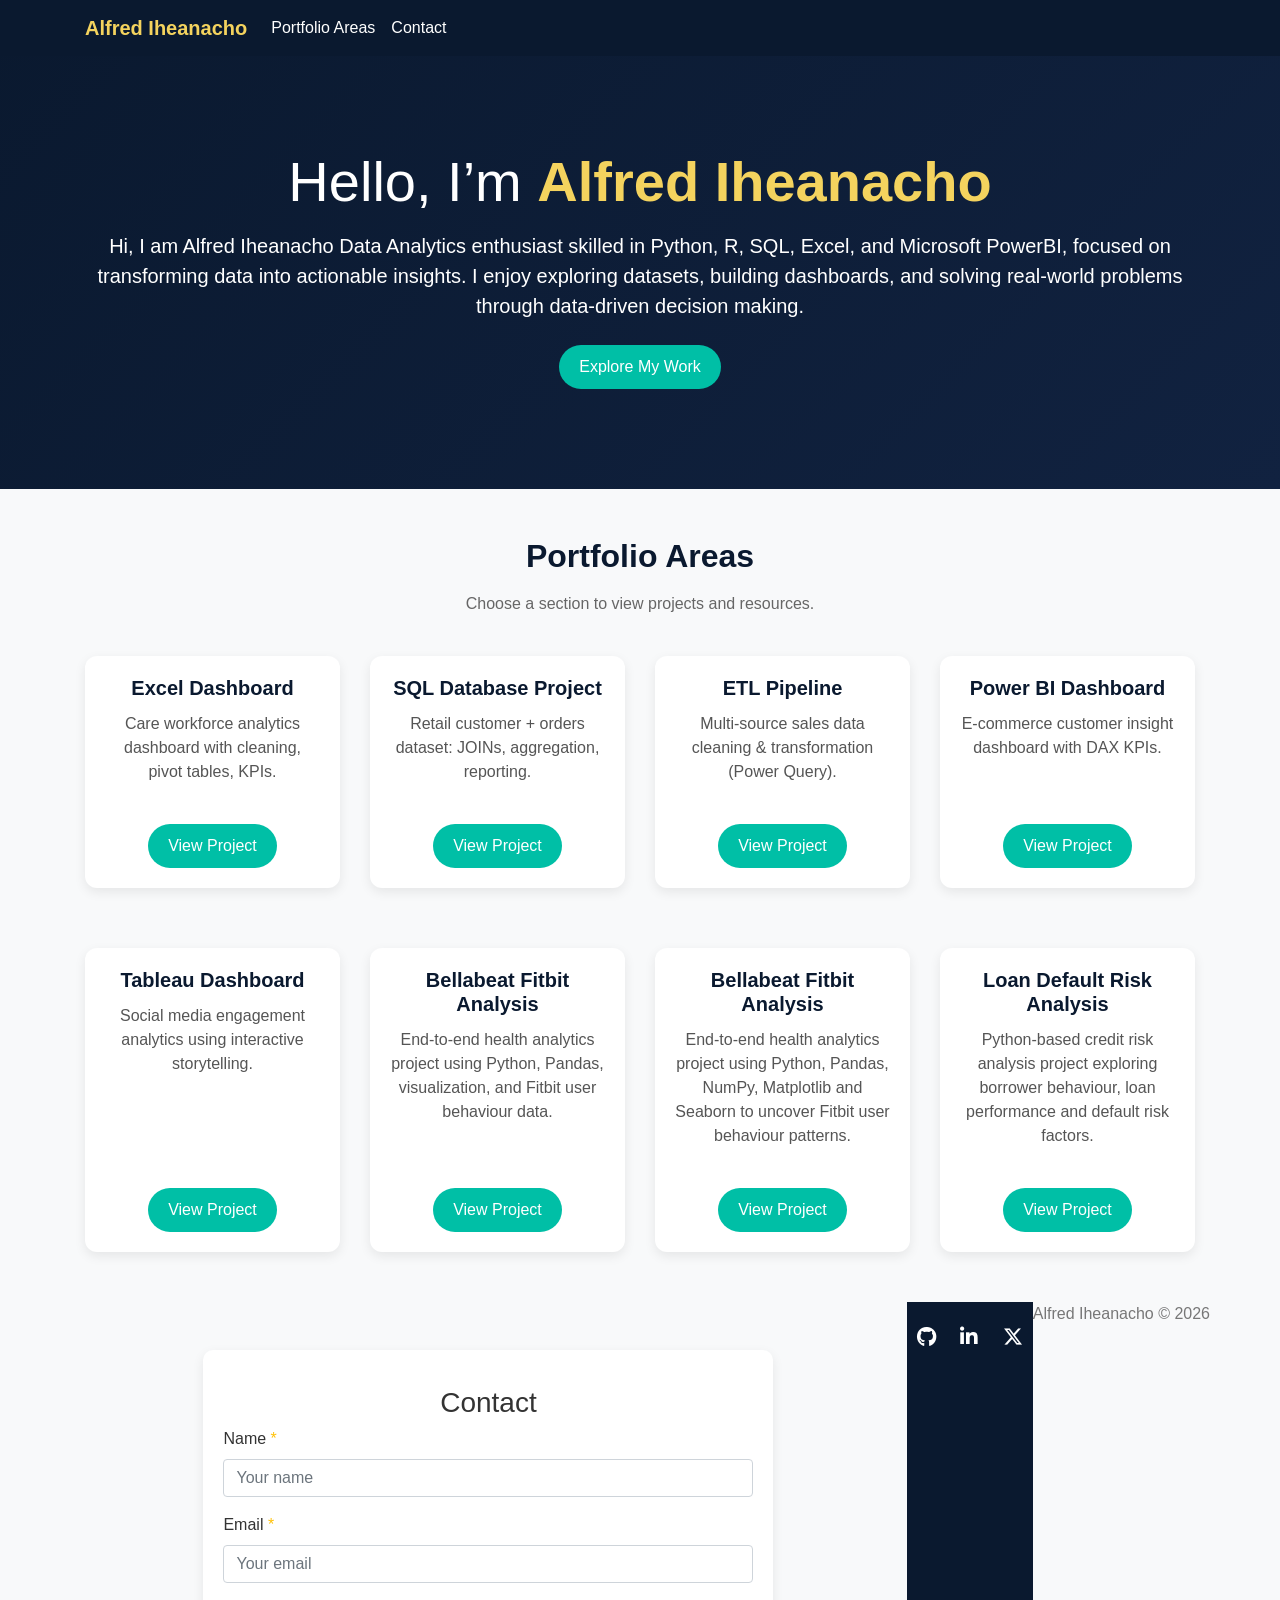
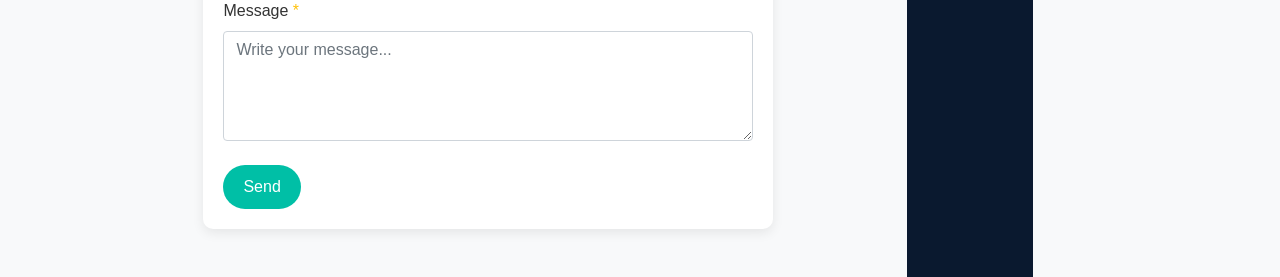
==== index.html @ 73fd7e83 "Add Loan Default project card" ====
<!doctype html>
<html lang="en">

<head>
    <title>Alfred Iheanacho | Portfolio Hub</title>
    <meta charset="utf-8">
    <meta name="viewport" content="width=device-width, initial-scale=1, shrink-to-fit=no">

    <!-- Bootstrap -->
    <link rel="stylesheet" href="https://stackpath.bootstrapcdn.com/bootstrap/4.1.3/css/bootstrap.min.css">

    <!-- Font Awesome (reliable social icons) -->
    <link rel="stylesheet" href="https://cdnjs.cloudflare.com/ajax/libs/font-awesome/6.5.1/css/all.min.css">

    <!-- Your CSS -->
    <link rel="stylesheet" href="main2.css">
</head>

<body id="home">

    <!-- Navbar -->
    <nav class="navbar navbar-expand-lg navbar-dark bg-dark fixed-top">
        <div class="container">
            <a class="navbar-brand" href="#home">Alfred Iheanacho</a>

            <button class="navbar-toggler" type="button" data-toggle="collapse" data-target="#nav" aria-controls="nav"
                aria-expanded="false" aria-label="Toggle navigation">
                <span class="navbar-toggler-icon"></span>
            </button>

            <div class="collapse navbar-collapse" id="nav">
                <div class="navbar-nav">
                    <a class="nav-item nav-link" href="#areas">Portfolio Areas</a>
                    <a class="nav-item nav-link" href="#contact">Contact</a>
                </div>
            </div>
        </div>
    </nav>

    <!-- Hero / Jumbotron -->
    <div class="jumbotron jumbotron-fluid text-center hero">
        <div class="container">
            <h1 class="display-4 mt-5">
                Hello, I’m <span class="highlight">Alfred Iheanacho</span>
            </h1>
            <p class="lead mt-3">
                Hi, I am Alfred Iheanacho

Data Analytics enthusiast skilled in Python, R, SQL, Excel, and Microsoft PowerBI, focused on transforming data into actionable insights. I enjoy exploring datasets, building dashboards, and solving real-world problems through data-driven decision making.
            </p>

            <!-- Use anchor styled as button (cleaner than button inside a tag) -->
            <a href="#areas" class="btn custom-btn mt-2">Explore My Work</a>
        </div>
    </div>

    <!-- Portfolio Areas (Cards) -->
    <div class="container mt-5" id="areas">
        <h2 class="text-center">Portfolio Areas</h2>
        <p class="text-center intro mt-3">
            Choose a section to view projects and resources.
        </p>
        <div class="row project-row">

            <!-- Card 1 -->
            <div class="col-12 col-sm-6 col-lg-3 text-center">
                <div class="card mb-3 h-100 fancy-card">
                    <div class="card-body d-flex flex-column">
                        <h5 class="card-title">Excel Dashboard</h5>
                        <p class="card-text">
                            Care workforce analytics dashboard with cleaning, pivot tables, KPIs.
                        </p>
                        <div class="mt-auto">
                            <a href="" class="btn custom-btn mt-2">View Project</a>
                        </div>
                    </div>
                </div>
            </div>

            <!-- Card 2 -->
            <div class="col-12 col-sm-6 col-lg-3 text-center">
                <div class="card mb-3 h-100 fancy-card">
                    <div class="card-body d-flex flex-column">
                        <h5 class="card-title">SQL Database Project</h5>
                        <p class="card-text">
                            Retail customer + orders dataset: JOINs, aggregation, reporting.
                        </p>
                        <div class="mt-auto">
                            <a href="" class="btn custom-btn mt-2">View Project</a>
                        </div>
                    </div>
                </div>
            </div>

            <!-- Card 3 -->
            <div class="col-12 col-sm-6 col-lg-3 text-center">
                <div class="card mb-3 h-100 fancy-card">
                    <div class="card-body d-flex flex-column">
                        <h5 class="card-title">ETL Pipeline</h5>
                        <p class="card-text">
                            Multi-source sales data cleaning & transformation (Power Query).
                        </p>
                        <div class="mt-auto">
                            <a href="" class="btn custom-btn mt-2">View Project</a>
                        </div>
                    </div>
                </div>
            </div>

            <!-- Card 4 -->
            <div class="col-12 col-sm-6 col-lg-3 text-center">
                <div class="card mb-3 h-100 fancy-card">
                    <div class="card-body d-flex flex-column">
                        <h5 class="card-title">Power BI Dashboard</h5>
                        <p class="card-text">
                            E-commerce customer insight dashboard with DAX KPIs.
                        </p>
                        <div class="mt-auto">
                            <a href="" class="btn custom-btn mt-2">View Project</a>
                        </div>
                    </div>
                </div>
            </div>

        </div>
        <div class="row project-row">

            <!-- Card 5 -->
            <div class="col-12 col-sm-6 col-lg-3 text-center">
                <div class="card mb-3 h-100 fancy-card">
                    <div class="card-body d-flex flex-column">
                        <h5 class="card-title">Tableau Dashboard</h5>
                        <p class="card-text">
                            Social media engagement analytics using interactive storytelling.
                        </p>
                        <div class="mt-auto">
                            <a href="#contact" class="btn custom-btn mt-2">View Project</a>
                        </div>
                    </div>
                </div>
            </div>

            <!-- Card 6 - Bellabeat Fitbit Analysis -->
<div class="col-12 col-sm-6 col-lg-3 text-center">
    <div class="card mb-3 h-100 fancy-card">
        <div class="card-body d-flex flex-column">
            <h5 class="card-title">Bellabeat Fitbit Analysis</h5>
            <p class="card-text">
                End-to-end health analytics project using Python, Pandas,
                visualization, and Fitbit user behaviour data.
            </p>
            <div class="mt-auto">
                <a href="https://alfred-iheanacho.github.io/bellabeat-fitbit-analysis/"
                   target="_blank"
                   class="btn custom-btn mt-2">
                    View Project
                </a>
            </div>
        </div>
    </div>
</div>

            <div class="col-12 col-sm-6 col-lg-3 text-center">
    <div class="card mb-3 h-100 fancy-card">
        <div class="card-body d-flex flex-column">
            <h5 class="card-title">Bellabeat Fitbit Analysis</h5>
            <p class="card-text">
                End-to-end health analytics project using Python, Pandas, NumPy,
                Matplotlib and Seaborn to uncover Fitbit user behaviour patterns.
            </p>
            <div class="mt-auto">
                <a href="https://alfred-iheanacho.github.io/bellabeat-fitbit-analysis/"
                   target="_blank"
                   class="btn custom-btn mt-2">
                   View Project
                </a>
            </div>
        </div>
    </div>
</div>

            <div class="col-12 col-sm-6 col-lg-3 text-center">
    <div class="card mb-3 h-100 fancy-card">
        <div class="card-body d-flex flex-column">
            <h5 class="card-title">Loan Default Risk Analysis</h5>
            <p class="card-text">
                Python-based credit risk analysis project exploring borrower
                behaviour, loan performance and default risk factors.
            </p>
            <div class="mt-auto">
                <a href="https://alfred-iheanacho.github.io/loan-default-risk-analysis/"
                   target="_blank"
                   class="btn custom-btn mt-2">
                   View Project
                </a>
            </div>
        </div>
    </div>
</div>

    <!-- Contact -->
    <div class="container w-50 mt-5 mb-5 form-div" id="contact">
        <form id="contactForm" novalidate>
            <div class="form-group">
                <h3 class="text-center pt-3">Contact</h3>

                <label for="name">Name <span class="text-warning">*</span></label>
                <input type="text" class="form-control" id="name" placeholder="Your name" required minlength="2">
                <div class="invalid-feedback">Please enter your name (at least 2 characters).</div>
            </div>

            <div class="form-group">
                <label for="email">Email <span class="text-warning">*</span></label>
                <input type="email" class="form-control" id="email" placeholder="Your email" required>
                <div class="invalid-feedback">Please enter a valid email address.</div>
            </div>

            <div class="form-group">
                <label for="message">Message <span class="text-warning">*</span></label>
                <textarea class="form-control" id="message" rows="4" required minlength="10"
                    placeholder="Write your message..."></textarea>
                <div class="invalid-feedback">Please enter a message (at least 10 characters).</div>
            </div>

            <div id="formSuccess" class="alert alert-success d-none" role="alert">
                Thanks! Your message is valid. (You can later connect this to EmailJS / Formspree.)
            </div>

            <button type="submit" class="btn custom-btn mt-2" id="form-btn">Send</button>

        </form>
    </div>

    <!-- Footer -->
    <footer id="footer">
        <ul class="socicons-list">
            <li>
                <a href="https://github.com/alfred-iheanacho" target="_blank" aria-label="GitHub">
                    <i class="fa-brands fa-github"></i>
                </a>
            </li>
            <li>
                <a href="https://www.linkedin.com/in/alfred-iheanacho" target="_blank"
                    aria-label="LinkedIn">
                    <i class="fa-brands fa-linkedin-in"></i>
                </a>
            </li>
            <li>
                <a href="https://x.com/AIfred_heanacho" target="_blank" aria-label="Twitter">
                    <i class="fa-brands fa-x-twitter"></i>
                </a>
            </li>
        </ul>
    </footer>

    <p class="copyright text-center mb-3">
        Alfred Iheanacho &copy; <span id="year"></span>
    </p>

    <!-- Dynamic year -->
    <script src="js/year.js"></script>

    <!-- Form validation -->
    <script>
        (function () {
            const form = document.getElementById("contactForm");
            const success = document.getElementById("formSuccess");
            if (!form) return;

            function isValidEmail(email) {
                return /^[^\s@]+@[^\s@]+\.[^\s@]{2,}$/.test(email);
            }

            form.addEventListener("submit", function (event) {
                event.preventDefault();

                const email = document.getElementById("email");

                let valid = form.checkValidity();

                if (email && !isValidEmail(email.value.trim())) {
                    email.setCustomValidity("Invalid");
                    valid = false;
                } else if (email) {
                    email.setCustomValidity("");
                }

                if (!valid) {
                    event.stopPropagation();
                    form.classList.add("was-validated");
                    if (success) success.classList.add("d-none");
                    return;
                }

                form.classList.add("was-validated");
                if (success) success.classList.remove("d-none");
            });
        })();
    </script>

    <!-- Bootstrap JS -->
    <script src="https://code.jquery.com/jquery-3.3.1.slim.min.js" crossorigin="anonymous"></script>
    <script src="https://cdnjs.cloudflare.com/ajax/libs/popper.js/1.14.3/umd/popper.min.js"
        crossorigin="anonymous"></script>
    <script src="https://stackpath.bootstrapcdn.com/bootstrap/4.1.3/js/bootstrap.min.js"
        crossorigin="anonymous"></script>
</body>

</html>
---- main2.css ----
/* GENERAL */
body {
    background-color: #F8F9FA;
    color: #333;
    font-family: 'Segoe UI', Tahoma, Geneva, Verdana, sans-serif;
}

/* NAVBAR */
.navbar {
    background-color: #0A192F !important;
}

.navbar-brand {
    color: #F4D35E !important;
    font-weight: bold;
}

.nav-link {
    color: #ffffff !important;
}

.nav-link:hover {
    color: #00BFA6 !important;
}

/* HERO */
.hero {
    background: linear-gradient(135deg, #0A192F, #112240);
    color: #ffffff;
    padding: 100px 20px;
}

.highlight {
    color: #F4D35E;
    font-weight: bold;
}

/* BUTTON */
.custom-btn {
    background-color: #00BFA6;
    color: #fff;
    border: none;
    border-radius: 25px;
    padding: 10px 20px;
    transition: 0.3s;
}

.custom-btn:hover {
    background-color: #009e8e;
    color: #fff;
}

/* CARDS */
.fancy-card {
    border: none;
    border-radius: 12px;
    transition: 0.3s;
    background-color: #ffffff;
    box-shadow: 0 4px 12px rgba(0, 0, 0, 0.08);
}

.fancy-card:hover {
    transform: translateY(-5px);
    box-shadow: 0 8px 20px rgba(0, 0, 0, 0.12);
}

.card-title {
    color: #0A192F;
    font-weight: bold;
}

.card-text {
    color: #555;
}

/* SECTION TITLES */
h2 {
    color: #0A192F;
    font-weight: bold;
}

.intro {
    color: #666;
}

/* CONTACT FORM */
.form-div {
    background-color: #ffffff;
    padding: 20px;
    border-radius: 10px;
    box-shadow: 0 4px 12px rgba(0, 0, 0, 0.08);
}

.form-control:focus {
    border-color: #00BFA6;
    box-shadow: 0 0 5px rgba(0, 191, 166, 0.3);
}

/* FOOTER */
#footer {
    background-color: #0A192F;
    padding: 20px 0;
}

.socicons-list {
    list-style: none;
    text-align: center;
    padding: 0;
}

.socicons-list li {
    display: inline-block;
    margin: 0 10px;
}

.socicons-list a {
    color: #ffffff;
    font-size: 20px;
    transition: 0.3s;
}

.socicons-list a:hover {
    color: #00BFA6;
}

/* COPYRIGHT */
.copyright {
    color: #777;
}

/* RESTORE CARD SPACING (DO NOT CHANGE DESIGN) */

.project-row {
    margin-top: 40px;
    row-gap: 30px;
}

.project-row>div {
    margin-bottom: 20px;
}
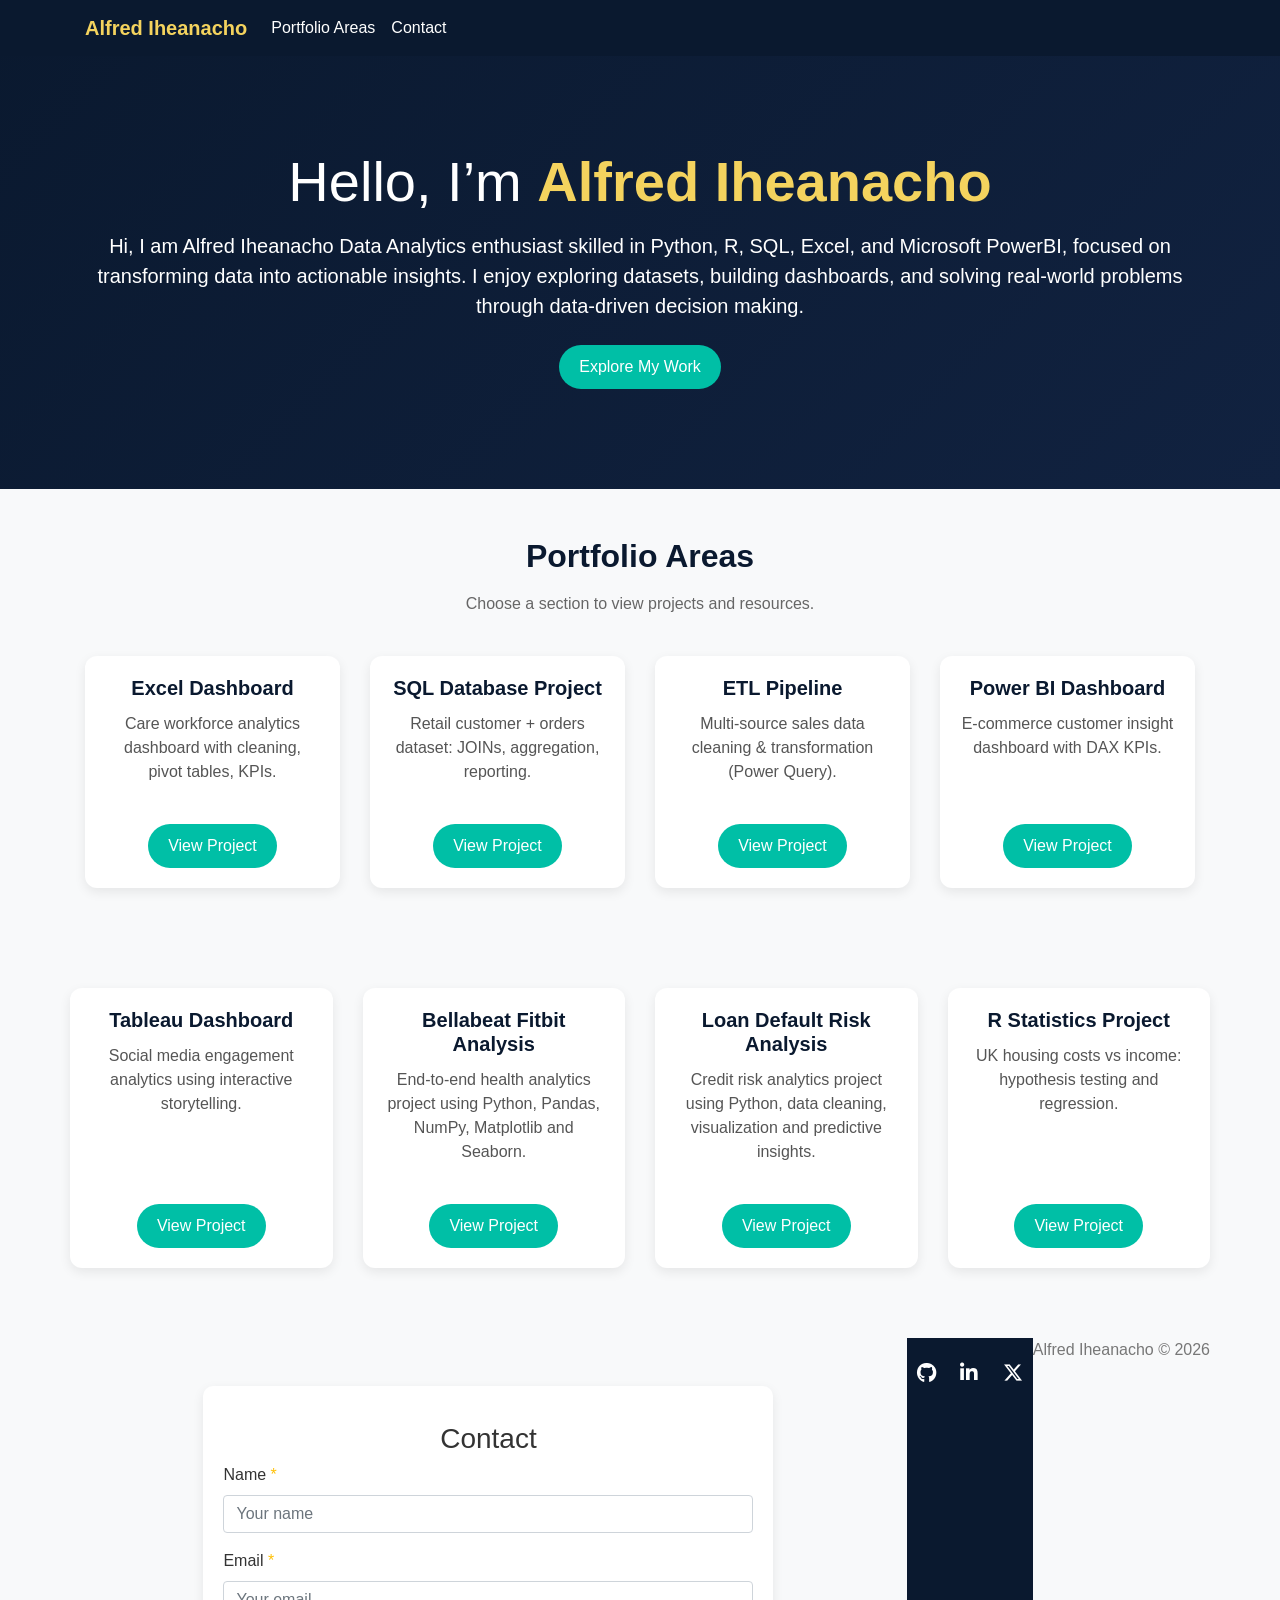
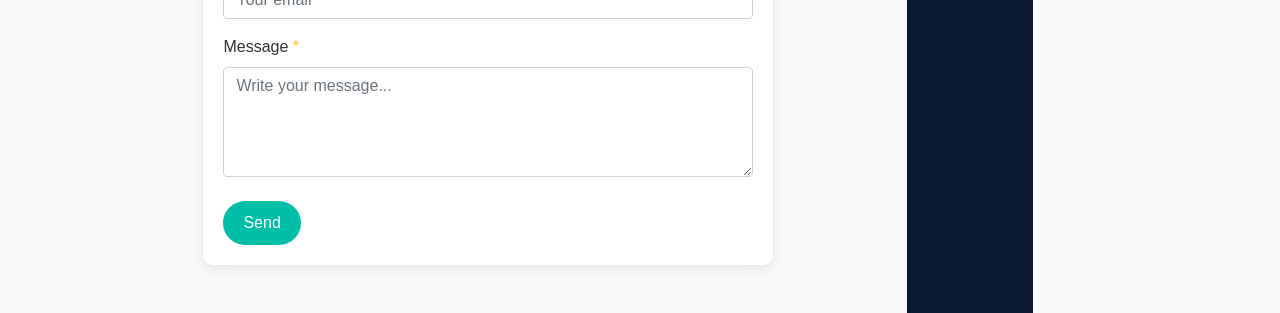
==== commit c9f00188: "Fix portfolio cards layout" ====
--- a/index.html
+++ b/index.html
@@ -125,77 +125,78 @@
         </div>
         <div class="row project-row">
 
-            <!-- Card 5 -->
-            <div class="col-12 col-sm-6 col-lg-3 text-center">
-                <div class="card mb-3 h-100 fancy-card">
-                    <div class="card-body d-flex flex-column">
-                        <h5 class="card-title">Tableau Dashboard</h5>
-                        <p class="card-text">
-                            Social media engagement analytics using interactive storytelling.
-                        </p>
-                        <div class="mt-auto">
-                            <a href="#contact" class="btn custom-btn mt-2">View Project</a>
-                        </div>
-                    </div>
-                </div>
-            </div>
-
-            <!-- Card 6 - Bellabeat Fitbit Analysis -->
-<div class="col-12 col-sm-6 col-lg-3 text-center">
-    <div class="card mb-3 h-100 fancy-card">
-        <div class="card-body d-flex flex-column">
-            <h5 class="card-title">Bellabeat Fitbit Analysis</h5>
-            <p class="card-text">
-                End-to-end health analytics project using Python, Pandas,
-                visualization, and Fitbit user behaviour data.
-            </p>
-            <div class="mt-auto">
-                <a href="https://alfred-iheanacho.github.io/bellabeat-fitbit-analysis/"
-                   target="_blank"
-                   class="btn custom-btn mt-2">
-                    View Project
-                </a>
-            </div>
-        </div>
-    </div>
-</div>
-
-            <div class="col-12 col-sm-6 col-lg-3 text-center">
-    <div class="card mb-3 h-100 fancy-card">
-        <div class="card-body d-flex flex-column">
-            <h5 class="card-title">Bellabeat Fitbit Analysis</h5>
-            <p class="card-text">
-                End-to-end health analytics project using Python, Pandas, NumPy,
-                Matplotlib and Seaborn to uncover Fitbit user behaviour patterns.
-            </p>
-            <div class="mt-auto">
-                <a href="https://alfred-iheanacho.github.io/bellabeat-fitbit-analysis/"
-                   target="_blank"
-                   class="btn custom-btn mt-2">
-                   View Project
-                </a>
-            </div>
-        </div>
-    </div>
-</div>
-
-            <div class="col-12 col-sm-6 col-lg-3 text-center">
-    <div class="card mb-3 h-100 fancy-card">
-        <div class="card-body d-flex flex-column">
-            <h5 class="card-title">Loan Default Risk Analysis</h5>
-            <p class="card-text">
-                Python-based credit risk analysis project exploring borrower
-                behaviour, loan performance and default risk factors.
-            </p>
-            <div class="mt-auto">
-                <a href="https://alfred-iheanacho.github.io/loan-default-risk-analysis/"
-                   target="_blank"
-                   class="btn custom-btn mt-2">
-                   View Project
-                </a>
-            </div>
-        </div>
-    </div>
+<div class="row project-row">
+
+    <!-- Tableau -->
+    <div class="col-12 col-sm-6 col-lg-3 text-center">
+        <div class="card mb-3 h-100 fancy-card">
+            <div class="card-body d-flex flex-column">
+                <h5 class="card-title">Tableau Dashboard</h5>
+                <p class="card-text">
+                    Social media engagement analytics using interactive storytelling.
+                </p>
+                <div class="mt-auto">
+                    <a href="#contact" class="btn custom-btn mt-2">View Project</a>
+                </div>
+            </div>
+        </div>
+    </div>
+
+    <!-- Bellabeat -->
+    <div class="col-12 col-sm-6 col-lg-3 text-center">
+        <div class="card mb-3 h-100 fancy-card">
+            <div class="card-body d-flex flex-column">
+                <h5 class="card-title">Bellabeat Fitbit Analysis</h5>
+                <p class="card-text">
+                    End-to-end health analytics project using Python, Pandas,
+                    NumPy, Matplotlib and Seaborn.
+                </p>
+                <div class="mt-auto">
+                    <a href="https://alfred-iheanacho.github.io/bellabeat-fitbit-analysis/"
+                       target="_blank"
+                       class="btn custom-btn mt-2">
+                        View Project
+                    </a>
+                </div>
+            </div>
+        </div>
+    </div>
+
+    <!-- Loan Default -->
+    <div class="col-12 col-sm-6 col-lg-3 text-center">
+        <div class="card mb-3 h-100 fancy-card">
+            <div class="card-body d-flex flex-column">
+                <h5 class="card-title">Loan Default Risk Analysis</h5>
+                <p class="card-text">
+                    Credit risk analytics project using Python, data cleaning,
+                    visualization and predictive insights.
+                </p>
+                <div class="mt-auto">
+                    <a href="https://alfred-iheanacho.github.io/loan-default-risk-analysis/"
+                       target="_blank"
+                       class="btn custom-btn mt-2">
+                        View Project
+                    </a>
+                </div>
+            </div>
+        </div>
+    </div>
+
+    <!-- R Statistics -->
+    <div class="col-12 col-sm-6 col-lg-3 text-center">
+        <div class="card mb-3 h-100 fancy-card">
+            <div class="card-body d-flex flex-column">
+                <h5 class="card-title">R Statistics Project</h5>
+                <p class="card-text">
+                    UK housing costs vs income: hypothesis testing and regression.
+                </p>
+                <div class="mt-auto">
+                    <a href="#contact" class="btn custom-btn mt-2">View Project</a>
+                </div>
+            </div>
+        </div>
+    </div>
+
 </div>
 
     <!-- Contact -->
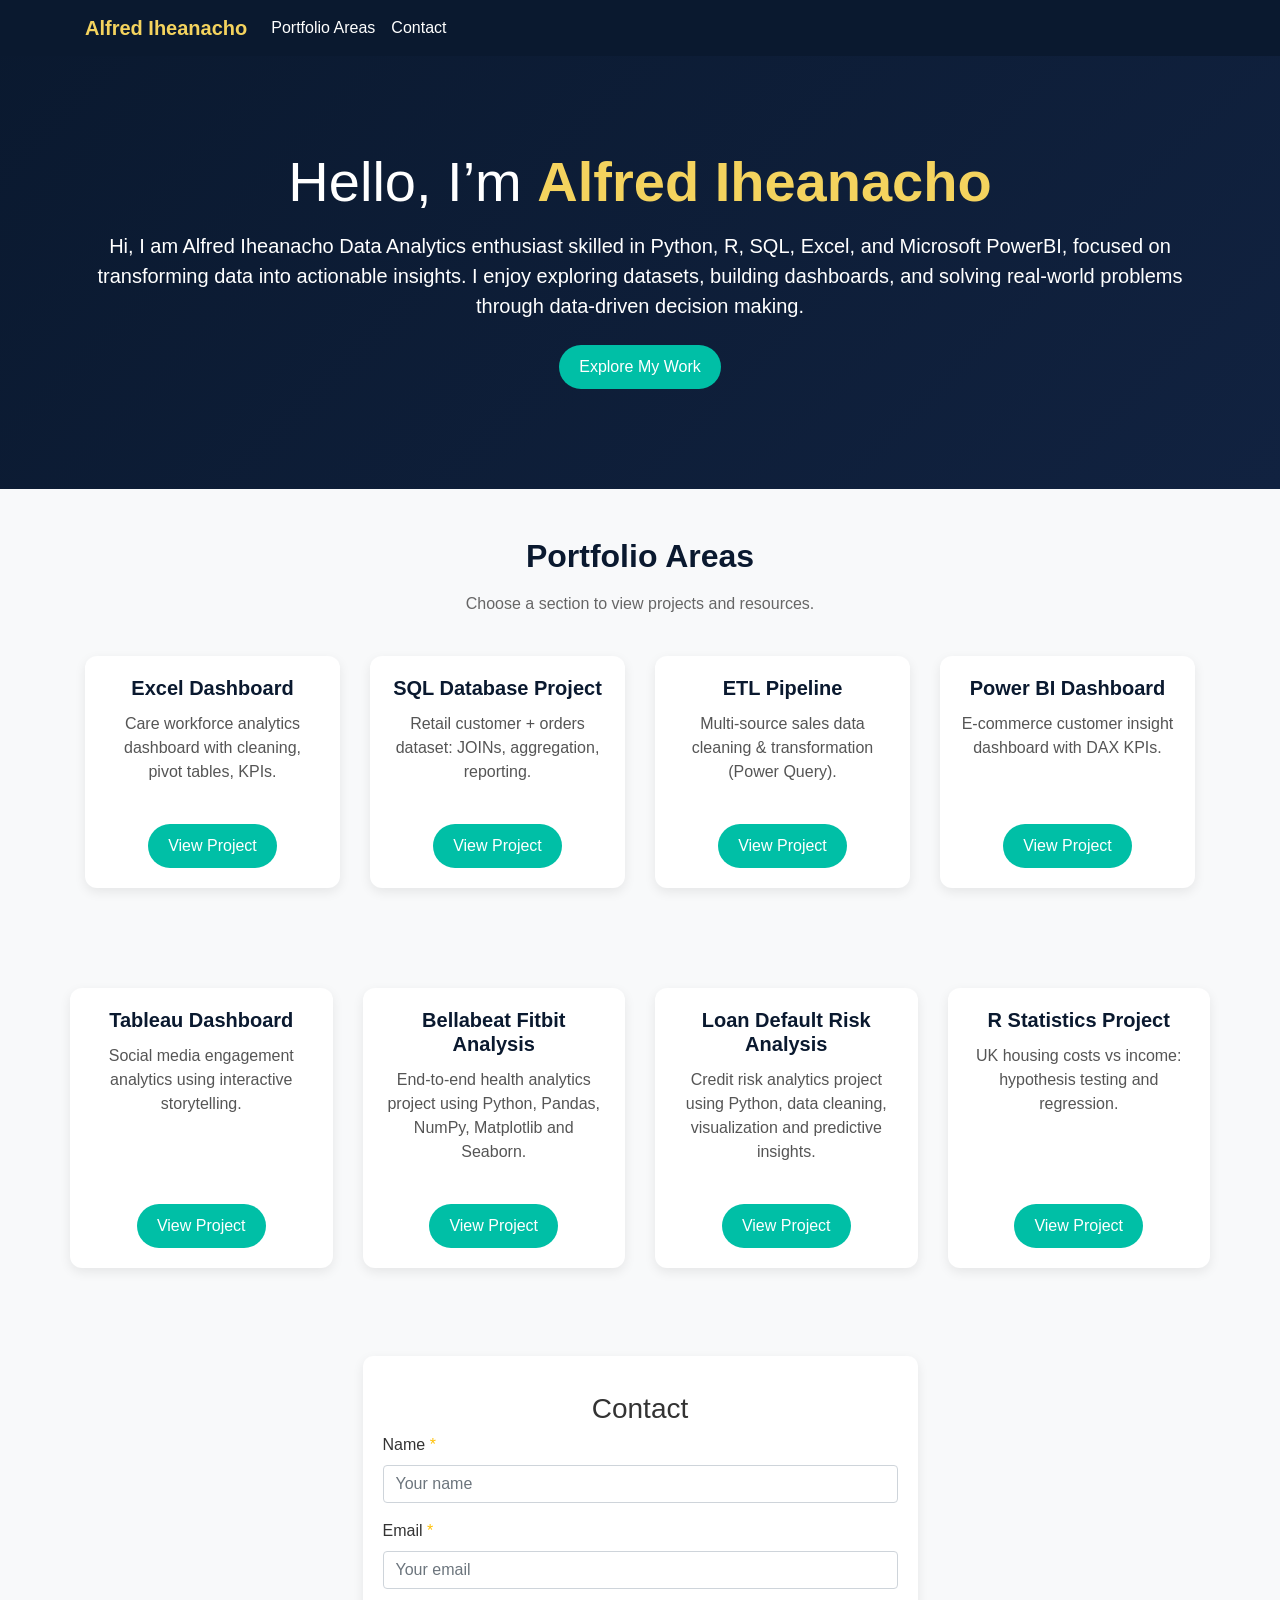
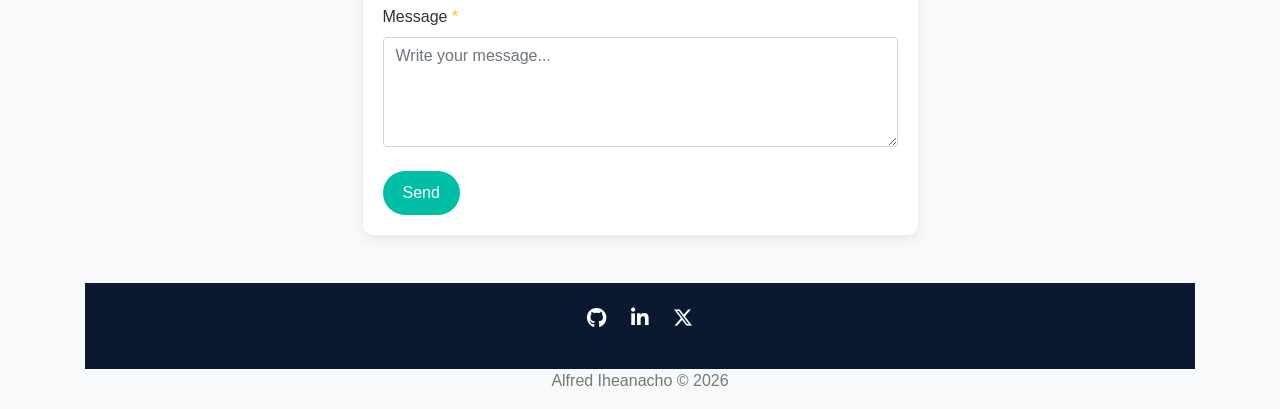
==== commit d6c0d491: "Fix missing Bootstrap closing divs" ====
--- a/index.html
+++ b/index.html
@@ -183,24 +183,25 @@
     </div>
 
     <!-- R Statistics -->
-    <div class="col-12 col-sm-6 col-lg-3 text-center">
-        <div class="card mb-3 h-100 fancy-card">
-            <div class="card-body d-flex flex-column">
-                <h5 class="card-title">R Statistics Project</h5>
-                <p class="card-text">
-                    UK housing costs vs income: hypothesis testing and regression.
-                </p>
-                <div class="mt-auto">
-                    <a href="#contact" class="btn custom-btn mt-2">View Project</a>
-                </div>
-            </div>
-        </div>
-    </div>
-
+<div class="col-12 col-sm-6 col-lg-3 text-center">
+    <div class="card mb-3 h-100 fancy-card">
+        <div class="card-body d-flex flex-column">
+            <h5 class="card-title">R Statistics Project</h5>
+            <p class="card-text">
+                UK housing costs vs income: hypothesis testing and regression.
+            </p>
+            <div class="mt-auto">
+                <a href="#contact" class="btn custom-btn mt-2">View Project</a>
+            </div>
+        </div>
+    </div>
 </div>
 
-    <!-- Contact -->
-    <div class="container w-50 mt-5 mb-5 form-div" id="contact">
+</div> <!-- END second row -->
+</div> <!-- END portfolio container -->
+
+<!-- Contact -->
+<div class="container w-50 mt-5 mb-5 form-div" id="contact">
         <form id="contactForm" novalidate>
             <div class="form-group">
                 <h3 class="text-center pt-3">Contact</h3>
--- a/main2.css
+++ b/main2.css
@@ -137,4 +137,6 @@
 
 .project-row>div {
     margin-bottom: 20px;
-}+}
+
+/* FOOTER FIX */
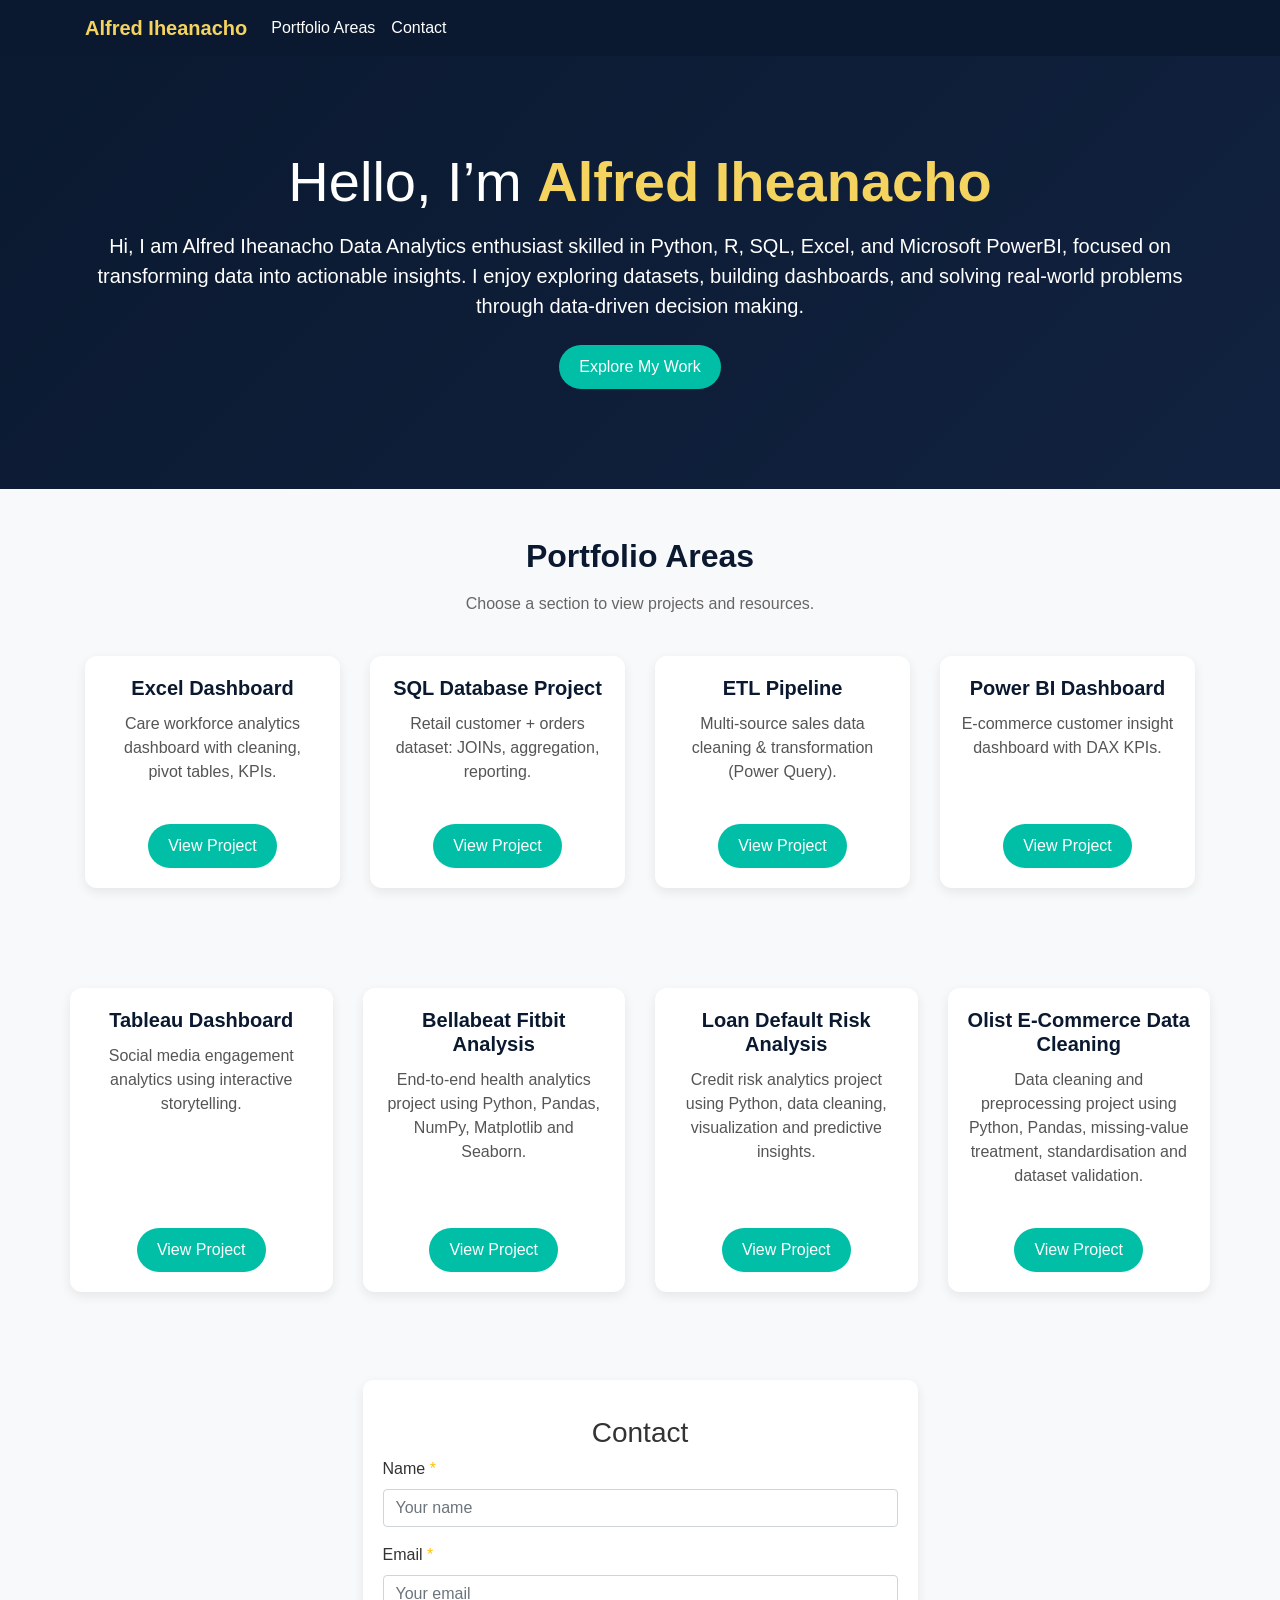
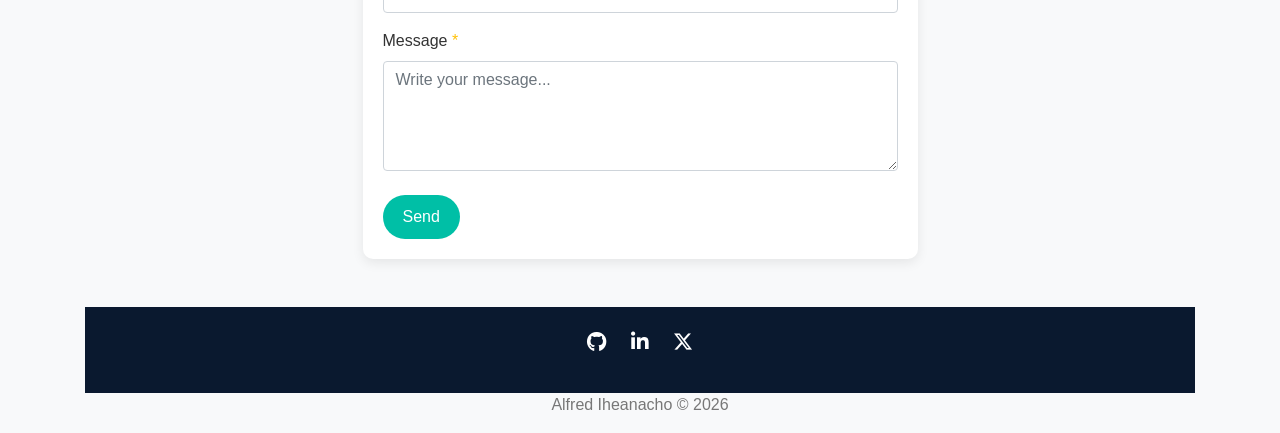
==== commit 1a29e4ba: "Add Olist project card" ====
--- a/index.html
+++ b/index.html
@@ -182,16 +182,21 @@
         </div>
     </div>
 
-    <!-- R Statistics -->
+    <!-- Olist E-Commerce Data Cleaning -->
 <div class="col-12 col-sm-6 col-lg-3 text-center">
     <div class="card mb-3 h-100 fancy-card">
         <div class="card-body d-flex flex-column">
-            <h5 class="card-title">R Statistics Project</h5>
+            <h5 class="card-title">Olist E-Commerce Data Cleaning</h5>
             <p class="card-text">
-                UK housing costs vs income: hypothesis testing and regression.
+                Data cleaning and preprocessing project using Python, Pandas,
+                missing-value treatment, standardisation and dataset validation.
             </p>
             <div class="mt-auto">
-                <a href="#contact" class="btn custom-btn mt-2">View Project</a>
+                <a href="https://alfred-iheanacho.github.io/olist-ecommerce-data-cleaning/"
+                   target="_blank"
+                   class="btn custom-btn mt-2">
+                    View Project
+                </a>
             </div>
         </div>
     </div>
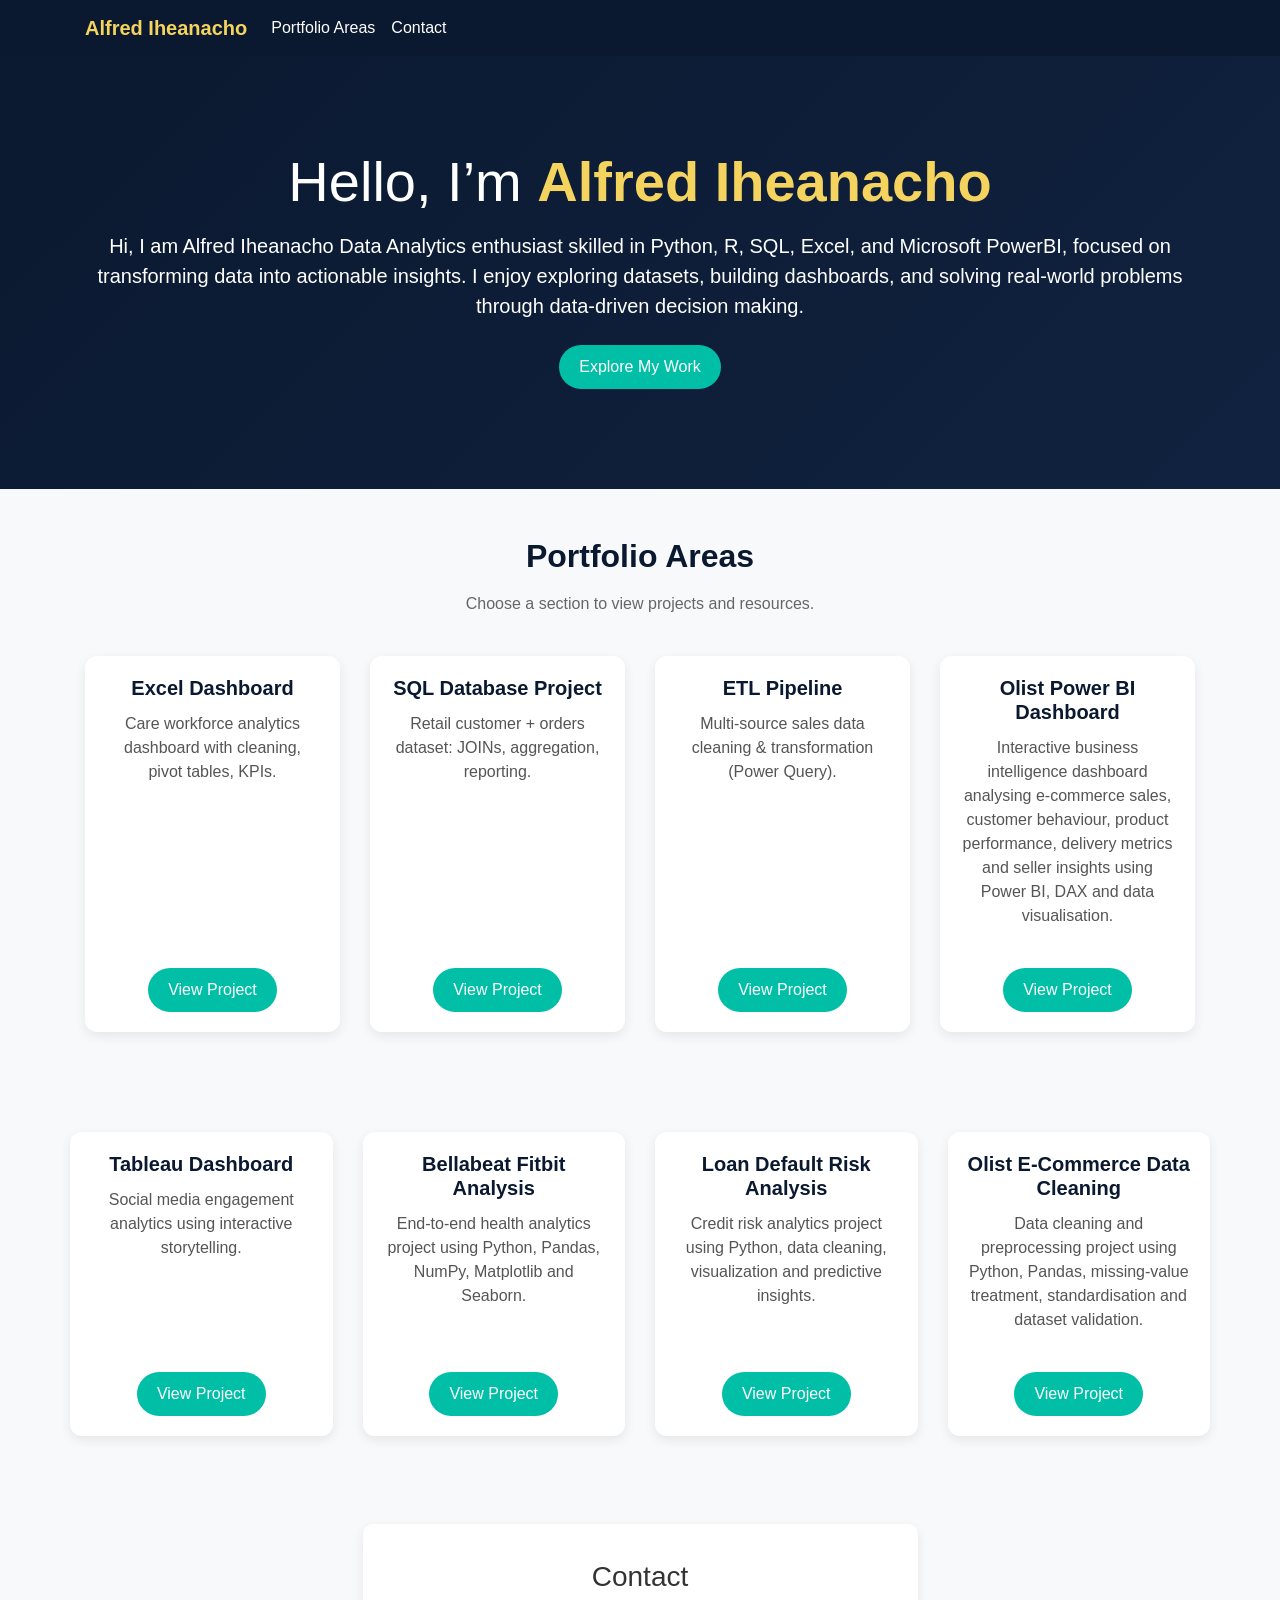
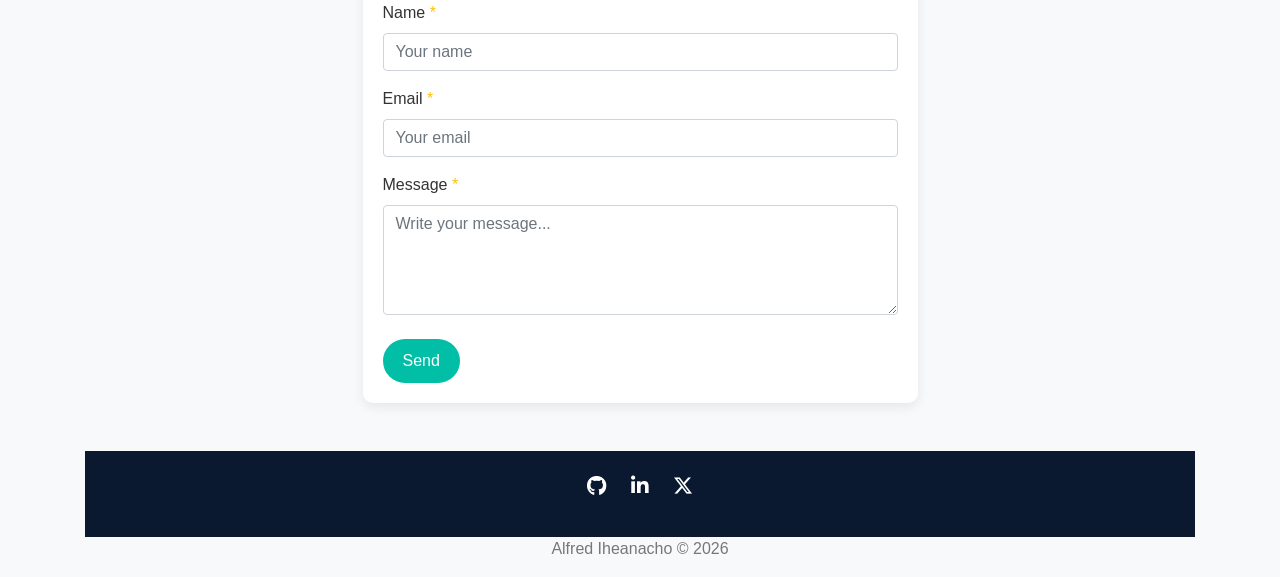
==== commit 08f2e7d8: "Add Olist Power BI dashboard project card" ====
--- a/index.html
+++ b/index.html
@@ -109,21 +109,36 @@
 
             <!-- Card 4 -->
             <div class="col-12 col-sm-6 col-lg-3 text-center">
-                <div class="card mb-3 h-100 fancy-card">
-                    <div class="card-body d-flex flex-column">
-                        <h5 class="card-title">Power BI Dashboard</h5>
-                        <p class="card-text">
-                            E-commerce customer insight dashboard with DAX KPIs.
-                        </p>
-                        <div class="mt-auto">
-                            <a href="" class="btn custom-btn mt-2">View Project</a>
-                        </div>
-                    </div>
-                </div>
-            </div>
-
-        </div>
-        <div class="row project-row">
+    <div class="card mb-3 h-100 fancy-card">
+        <div class="card-body d-flex flex-column">
+
+            <h5 class="card-title">
+                Olist Power BI Dashboard
+            </h5>
+
+            <p class="card-text">
+                Interactive business intelligence dashboard
+                analysing e-commerce sales, customer behaviour,
+                product performance, delivery metrics and
+                seller insights using Power BI, DAX and
+                data visualisation.
+            </p>
+
+            <div class="mt-auto">
+                <a href="https://alfred-iheanacho.github.io/olist-ecommerce-data-cleaning/"
+                   target="_blank"
+                   class="btn custom-btn mt-2">
+                    View Project
+                </a>
+            </div>
+
+        </div>
+    </div>
+</div>
+
+</div>
+
+<div class="row project-row">
 
 <div class="row project-row">
 
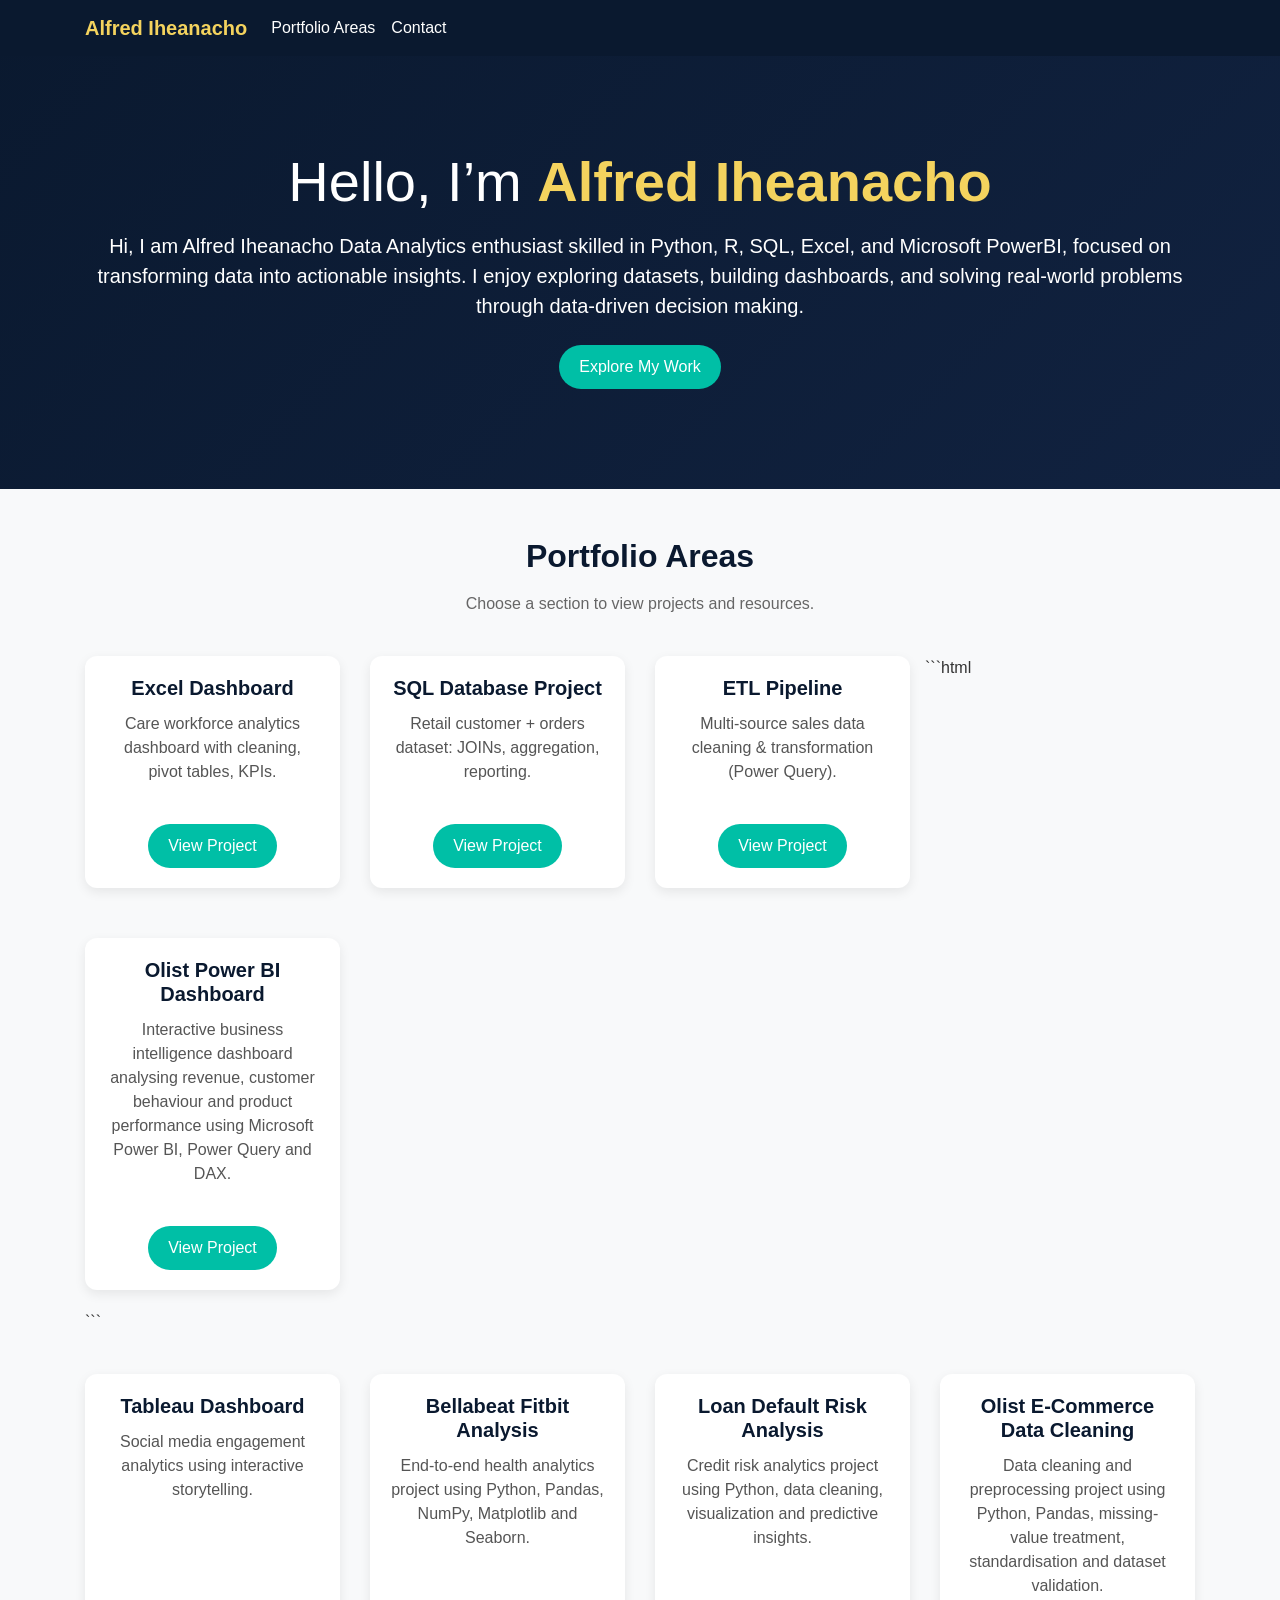
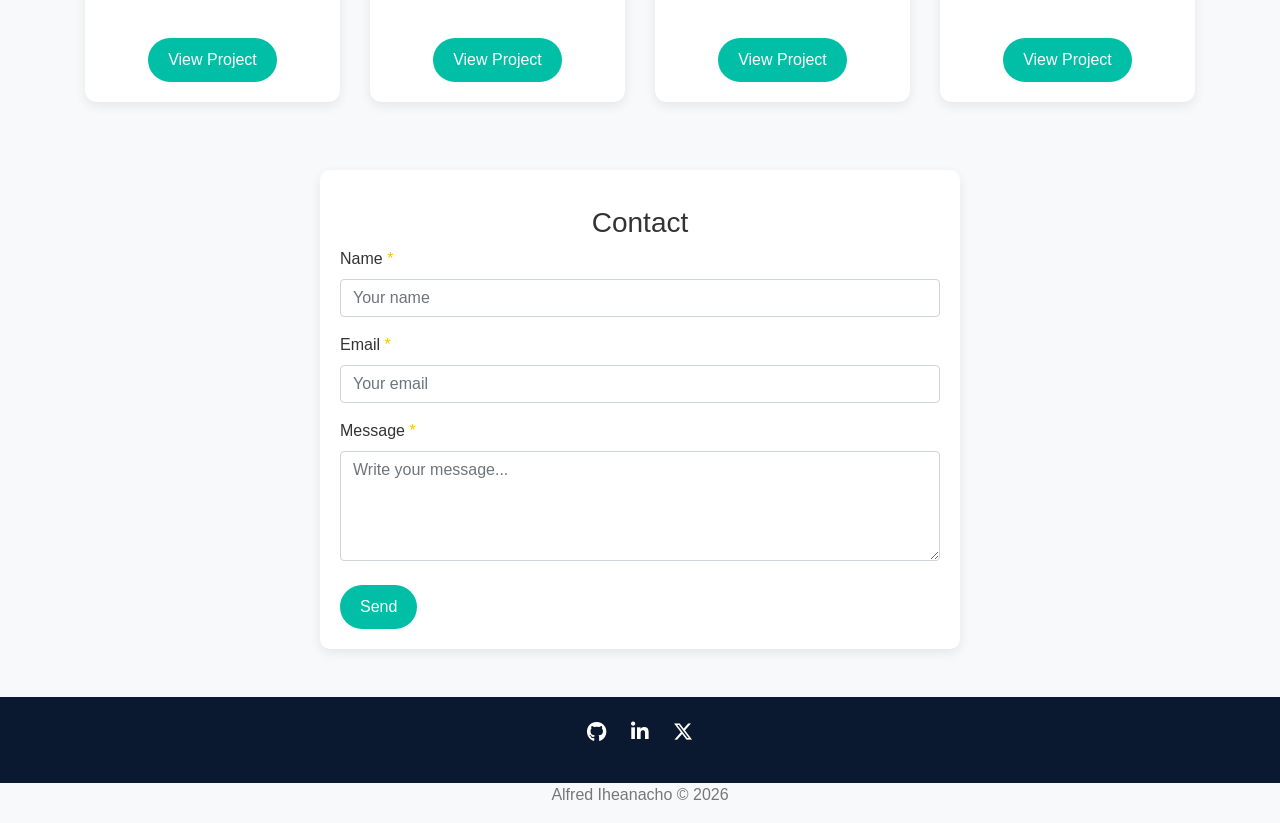
==== commit c012ebc6: "Update Olist Power BI project link" ====
--- a/index.html
+++ b/index.html
@@ -107,8 +107,9 @@
                 </div>
             </div>
 
-            <!-- Card 4 -->
-            <div class="col-12 col-sm-6 col-lg-3 text-center">
+            ```html
+<!-- Card 4 -->
+<div class="col-12 col-sm-6 col-lg-3 text-center">
     <div class="card mb-3 h-100 fancy-card">
         <div class="card-body d-flex flex-column">
 
@@ -117,19 +118,19 @@
             </h5>
 
             <p class="card-text">
-                Interactive business intelligence dashboard
-                analysing e-commerce sales, customer behaviour,
-                product performance, delivery metrics and
-                seller insights using Power BI, DAX and
-                data visualisation.
+                Interactive business intelligence dashboard analysing
+                revenue, customer behaviour and product performance
+                using Microsoft Power BI, Power Query and DAX.
             </p>
 
             <div class="mt-auto">
-                <a href="https://alfred-iheanacho.github.io/olist-ecommerce-data-cleaning/"
+
+                <a href="https://alfred-iheanacho.github.io/olist-powerbi-dashboard/"
                    target="_blank"
                    class="btn custom-btn mt-2">
                     View Project
                 </a>
+
             </div>
 
         </div>
@@ -137,8 +138,7 @@
 </div>
 
 </div>
-
-<div class="row project-row">
+```
 
 <div class="row project-row">
 
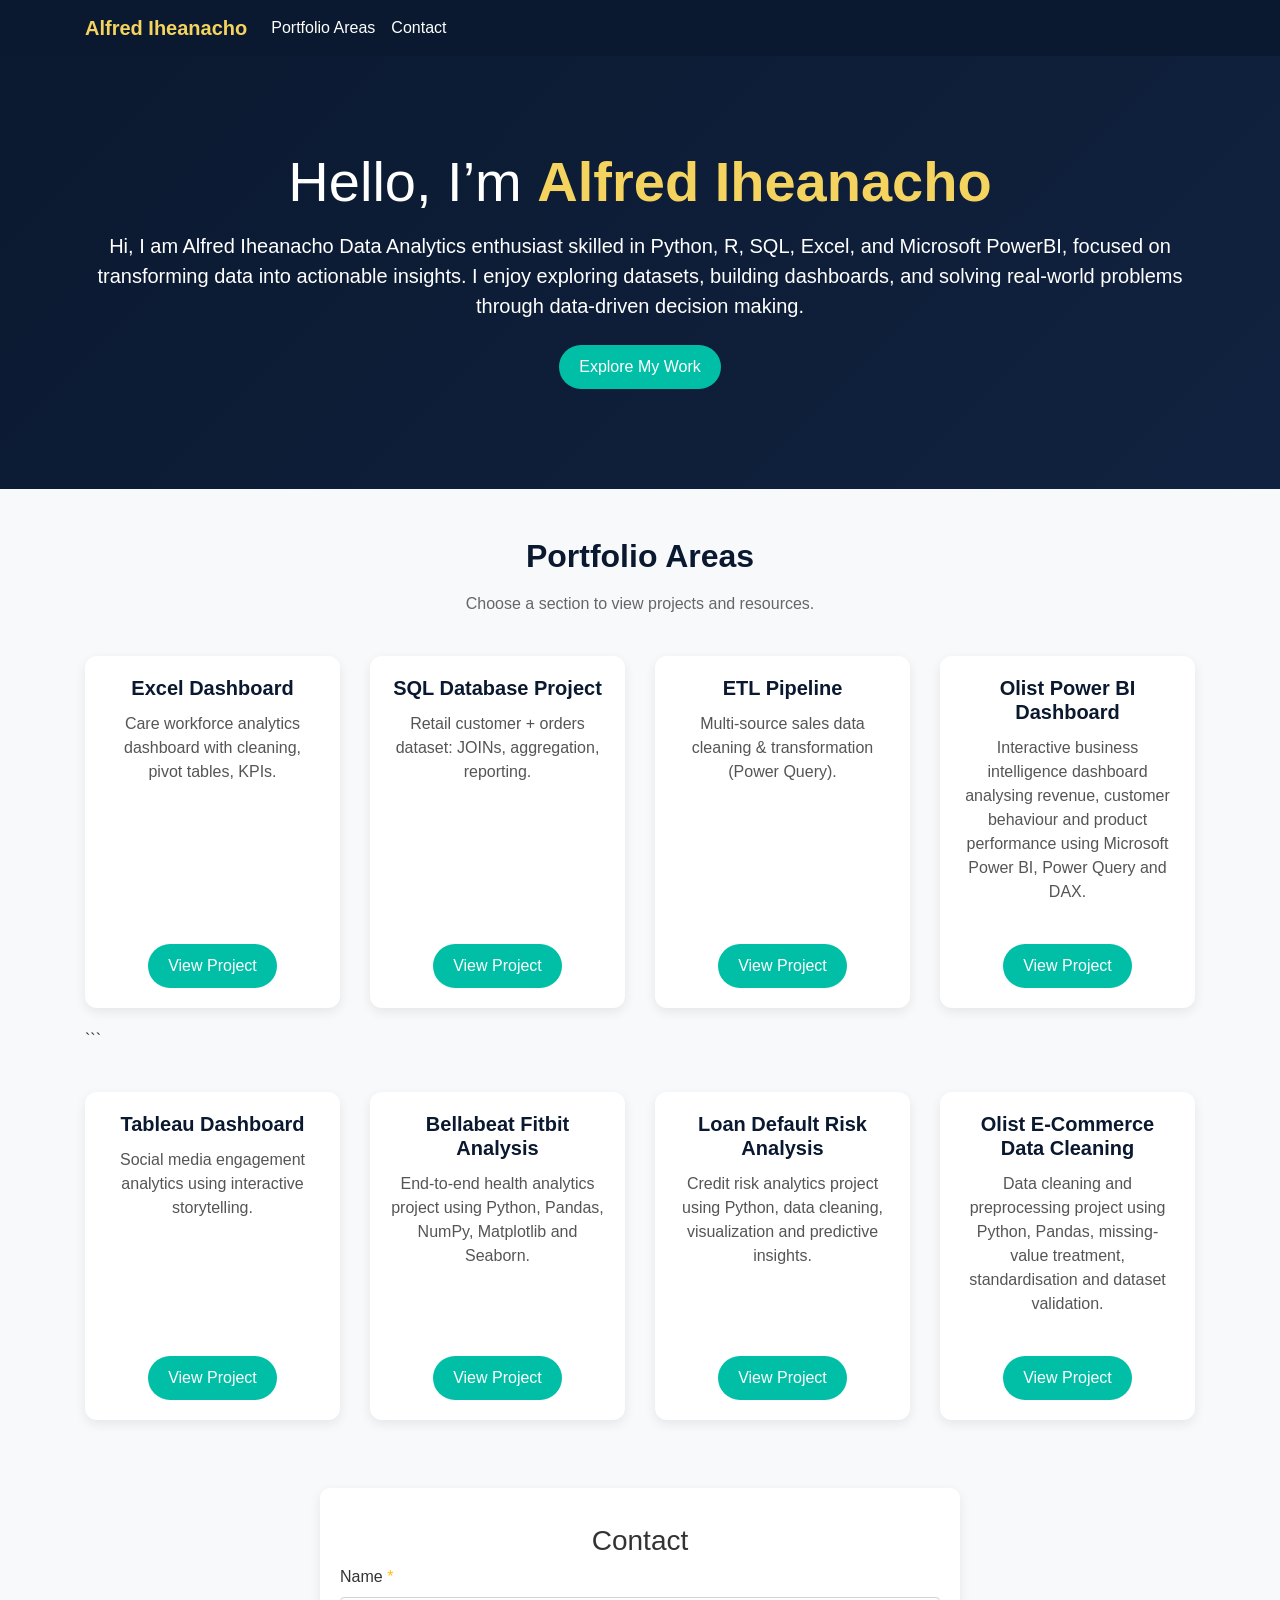
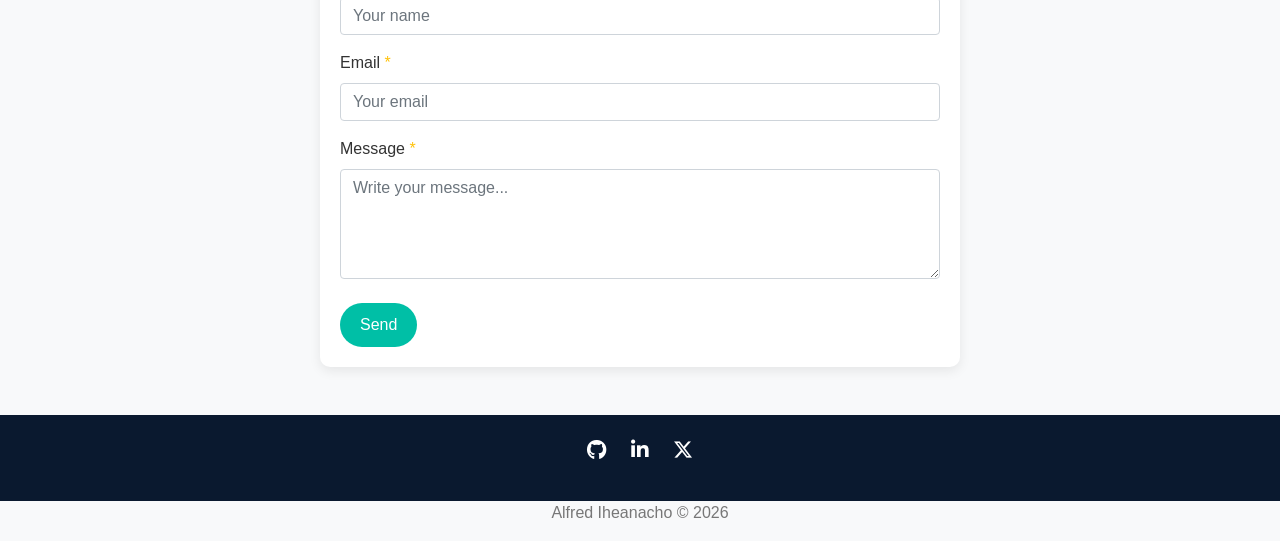
==== commit bd5e52e1: "Update Olist Power BI project link" ====
--- a/index.html
+++ b/index.html
@@ -106,9 +106,8 @@
                     </div>
                 </div>
             </div>
-
-            ```html
-<!-- Card 4 -->
+            
+           <!-- Card 4 -->
 <div class="col-12 col-sm-6 col-lg-3 text-center">
     <div class="card mb-3 h-100 fancy-card">
         <div class="card-body d-flex flex-column">
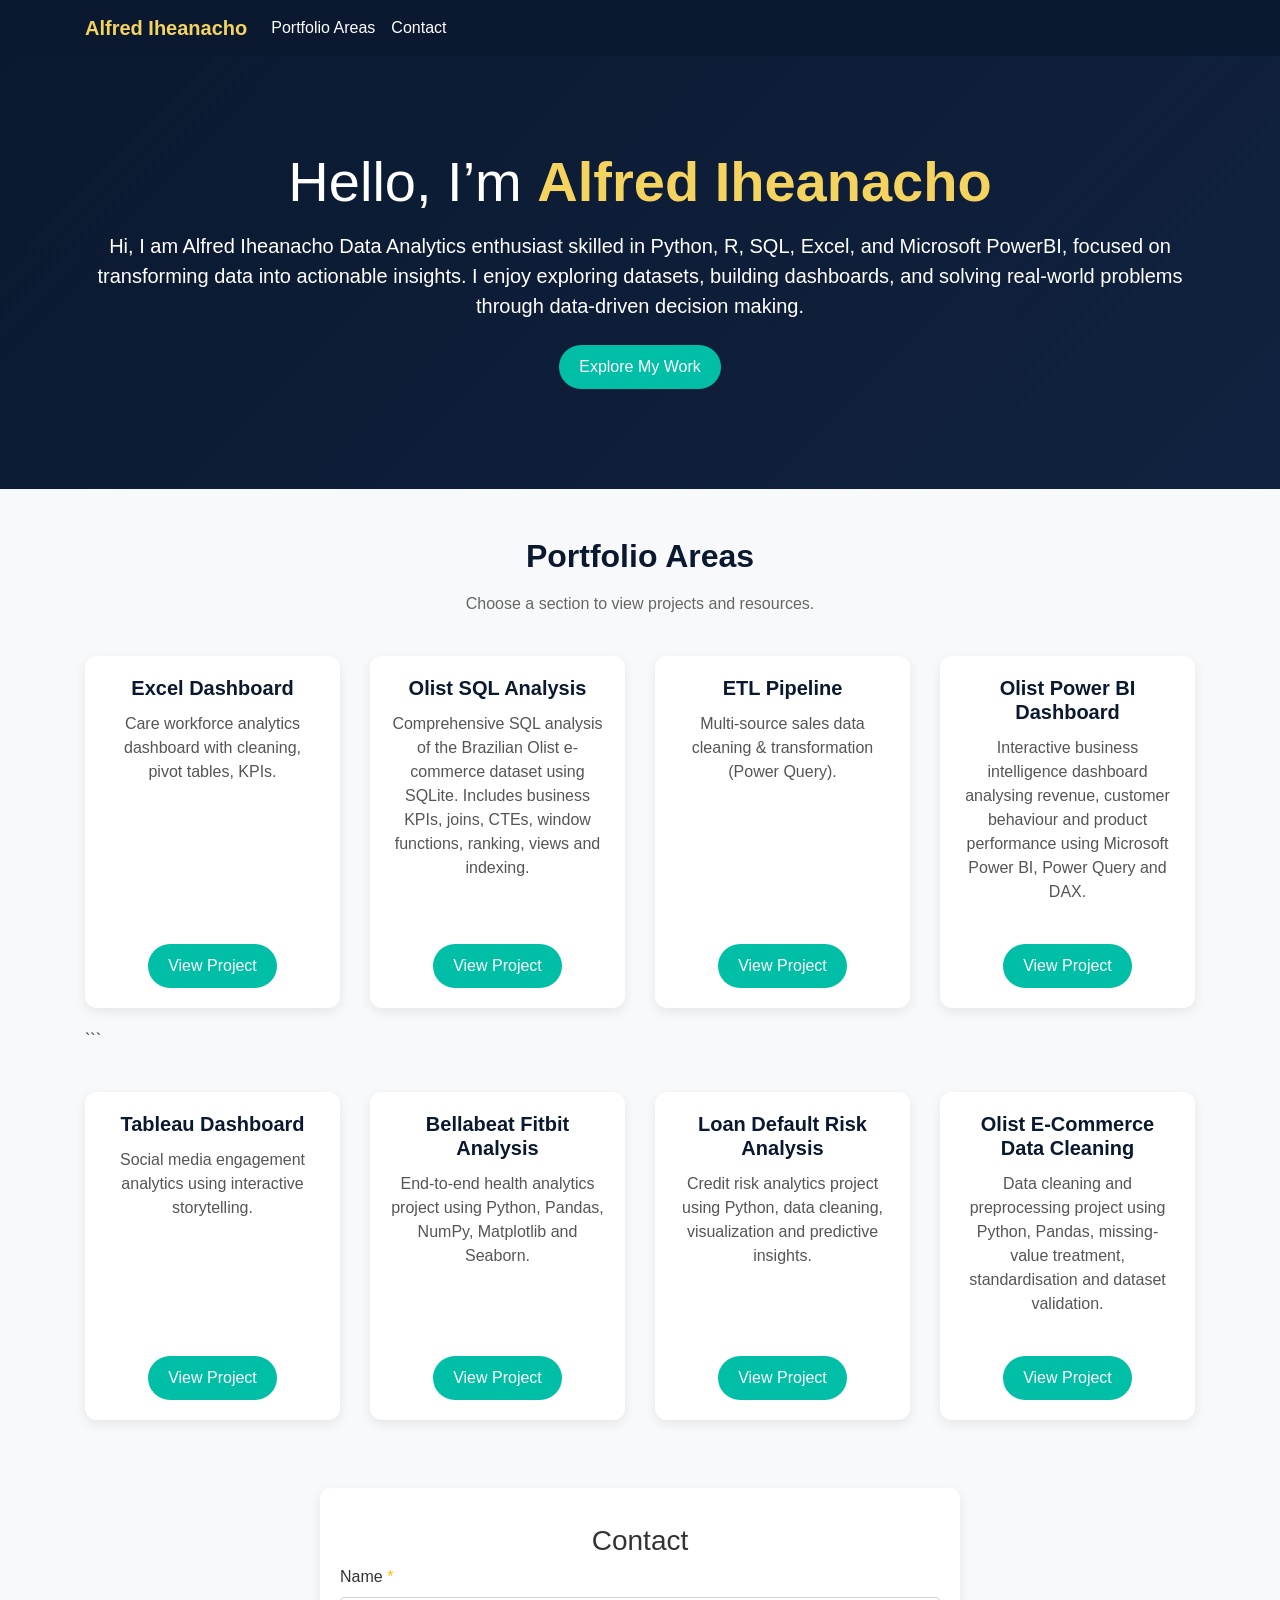
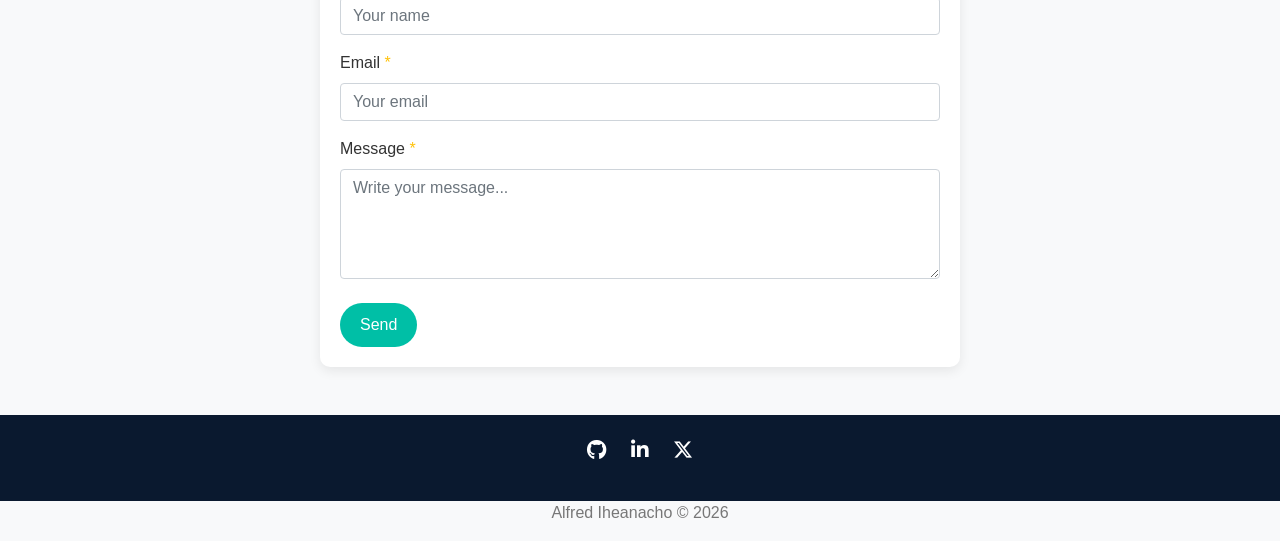
==== commit 1045d6fe: "Add Olist SQL Analysis project card" ====
--- a/index.html
+++ b/index.html
@@ -77,20 +77,32 @@
                 </div>
             </div>
 
-            <!-- Card 2 -->
-            <div class="col-12 col-sm-6 col-lg-3 text-center">
-                <div class="card mb-3 h-100 fancy-card">
-                    <div class="card-body d-flex flex-column">
-                        <h5 class="card-title">SQL Database Project</h5>
-                        <p class="card-text">
-                            Retail customer + orders dataset: JOINs, aggregation, reporting.
-                        </p>
-                        <div class="mt-auto">
-                            <a href="" class="btn custom-btn mt-2">View Project</a>
-                        </div>
-                    </div>
-                </div>
-            </div>
+            <!-- Olist SQL Analysis -->
+<div class="col-12 col-sm-6 col-lg-3 text-center">
+    <div class="card mb-3 h-100 fancy-card">
+        <div class="card-body d-flex flex-column">
+
+            <h5 class="card-title">
+                Olist SQL Analysis
+            </h5>
+
+            <p class="card-text">
+                Comprehensive SQL analysis of the Brazilian Olist e-commerce
+                dataset using SQLite. Includes business KPIs, joins, CTEs,
+                window functions, ranking, views and indexing.
+            </p>
+
+            <div class="mt-auto">
+                <a href="https://github.com/alfred-iheanacho/Olist-SQL-Project"
+                   target="_blank"
+                   class="btn custom-btn mt-2">
+                    View Project
+                </a>
+            </div>
+
+        </div>
+    </div>
+</div>
 
             <!-- Card 3 -->
             <div class="col-12 col-sm-6 col-lg-3 text-center">
